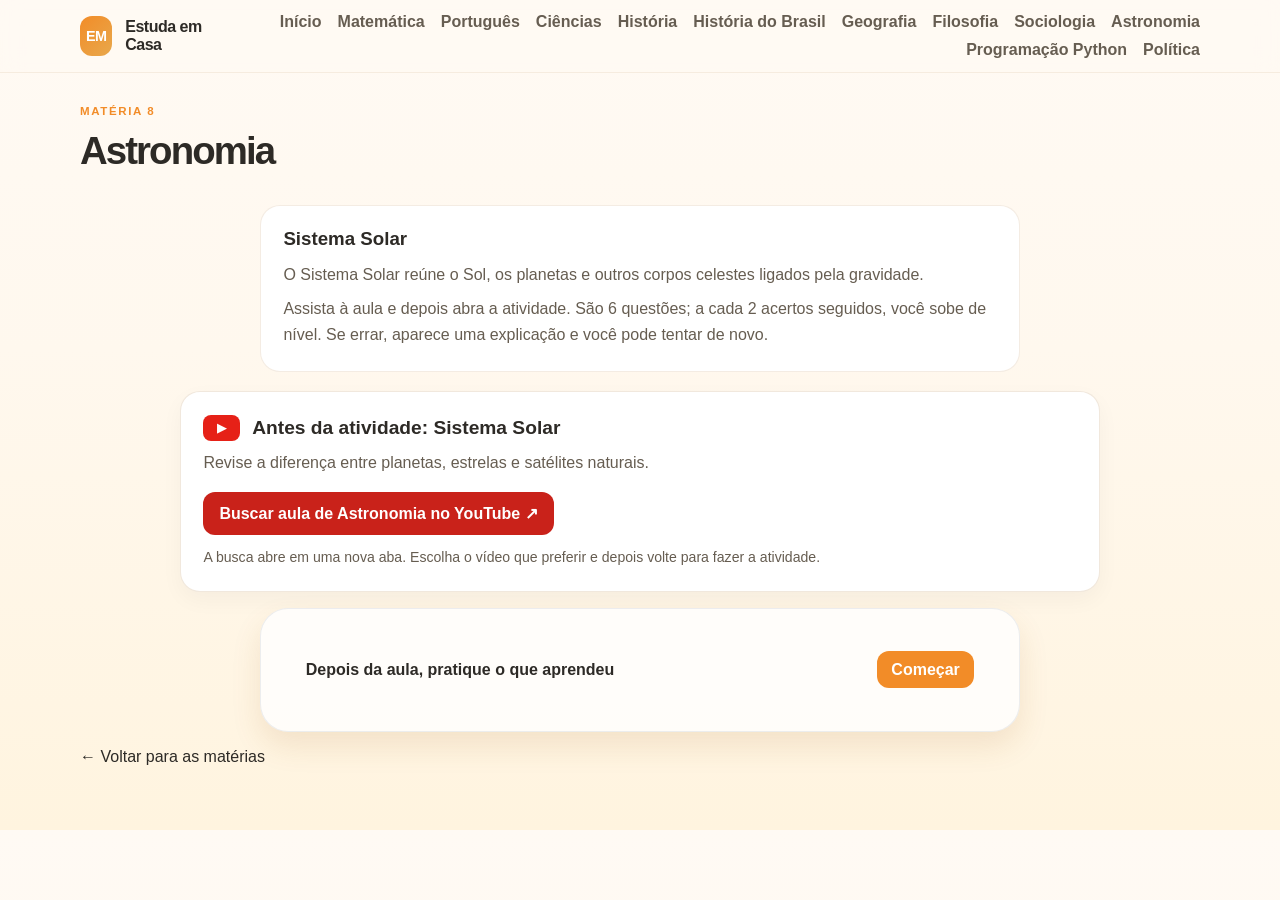
==== astronomia.html @ b350ff7d "Add Brazilian politics and history subjects Co-authored-by: Copilot App <223556219+Copilot@users.nor" ====
<!DOCTYPE html>
<html lang="pt-BR">
  <head>
    <meta charset="UTF-8" />
    <meta name="viewport" content="width=device-width, initial-scale=1.0" />
    <title>Astronomia | Estuda em Casa</title>
    <meta
      http-equiv="Content-Security-Policy"
      content="default-src 'self'; base-uri 'self'; object-src 'none'; form-action 'self'; script-src 'self'; style-src 'self'; img-src 'self' data:; connect-src 'none'"
    />
    <link rel="stylesheet" href="styles.css" />
  </head>
  <body>
    <header class="topbar">
      <div class="container nav">
        <div class="brand">
          <span class="brand-mark">EM</span>
          <span>Estuda em Casa</span>
        </div>
        <nav class="nav-links" aria-label="Menu principal">
          <a href="index.html">Início</a>
          <a href="matematica.html">Matemática</a>
          <a href="portugues.html">Português</a>
          <a href="ciencias.html">Ciências</a>
          <a href="historia.html">História</a>
          <a href="historia-do-brasil.html">História do Brasil</a>
          <a href="geografia.html">Geografia</a>
          <a href="filosofia.html">Filosofia</a>
          <a href="sociologia.html">Sociologia</a>
          <a href="astronomia.html">Astronomia</a>
          <a href="programacao-python.html">Programação Python</a>
          <a href="politica.html">Política</a>
        </nav>
      </div>
    </header>

    <main class="container section">
      <div class="section-heading">
        <p class="eyebrow">Matéria 8</p>
        <h2>Astronomia</h2>
      </div>

      <section class="subject-intro">
        <h3 class="topic-title"></h3>
        <p class="topic-overview"></p>
        <p class="topic-directions"></p>
      </section>

      <section class="lesson-card" aria-labelledby="lesson-title">
        <div class="lesson-heading">
          <span class="youtube-mark" aria-hidden="true">▶</span>
          <h3 class="lesson-title" id="lesson-title"></h3>
        </div>
        <p class="lesson-description"></p>
        <a
          class="lesson-link"
          href="https://www.youtube.com/results?search_query=astronomia+Sistema+Solar+planetas+aula+ensino+m%C3%A9dio"
          target="_blank"
          rel="noopener noreferrer"
        ></a>
        <p class="lesson-note">A busca abre em uma nova aba. Escolha o vídeo que preferir e depois volte para fazer a atividade.</p>
      </section>

      <details class="challenge-panel wide-panel activity-details" data-subject="astronomia" data-correct-message="Isso aí! A Terra é um planeta que orbita o Sol, uma estrela.">
        <summary class="activity-summary">
          <span class="activity-summary-label">Depois da aula, pratique o que aprendeu</span>
          <span class="summary-action">Começar</span>
        </summary>
        <div class="activity-content">
          <p class="activity-instructions"></p>
          <p class="activity-status" aria-live="polite"></p>
          <div class="progress-track" aria-hidden="true"><span class="progress-fill"></span></div>
          <h3 class="question-prompt"></h3>
          <div class="answer-grid single-grid question-options"></div>
          <p class="challenge-result" aria-live="polite"></p>
          <button class="primary-btn quiz-continue" type="button" hidden></button>
        </div>
      </details>
      <a class="back-link" href="index.html#materias">← Voltar para as matérias</a>
    </main>

    <script src="atividade.js" defer></script>
  </body>
</html>
---- styles.css ----
:root {
  --bg: #fffaf2;
  --panel: #ffffff;
  --panel-alt: #fff1d8;
  --primary: #f28c28;
  --primary-dark: #b85d0d;
  --primary-soft: #ffe7c2;
  --accent: #3a9d68;
  --success: #1f8f5f;
  --text: #2d2a26;
  --muted: #665d51;
  --shadow: 0 14px 30px rgba(157, 94, 18, 0.12);
  --radius: 20px;
}

* {
  box-sizing: border-box;
}

html {
  scroll-behavior: smooth;
}

body {
  margin: 0;
  font-family: "Segoe UI", Arial, sans-serif;
  background: linear-gradient(180deg, #fffaf4 0%, #fff8ee 42%, #fff4df 100%);
  color: var(--text);
}

a {
  text-decoration: none;
  color: inherit;
}

button,
input {
  font: inherit;
}

.container {
  width: min(1120px, calc(100% - 2rem));
  margin: 0 auto;
}

.topbar {
  position: sticky;
  top: 0;
  z-index: 10;
  backdrop-filter: blur(10px);
  background: rgba(255, 250, 242, 0.85);
  border-bottom: 1px solid rgba(183, 139, 84, 0.12);
}

.nav {
  display: flex;
  align-items: center;
  justify-content: space-between;
  gap: 1rem;
  min-height: 72px;
}

.brand {
  display: inline-flex;
  align-items: center;
  gap: 0.8rem;
  font-weight: 800;
  letter-spacing: -0.03em;
}

.brand-mark {
  display: inline-grid;
  place-items: center;
  width: 2.5rem;
  height: 2.5rem;
  border-radius: 12px;
  background: linear-gradient(135deg, var(--primary), #e8a84c);
  color: white;
  font-size: 0.9rem;
}

.nav-links {
  display: flex;
  flex-wrap: wrap;
  justify-content: flex-end;
  gap: 0.6rem 1rem;
  color: var(--muted);
  font-weight: 600;
}

.hero {
  display: grid;
  grid-template-columns: 1.4fr 0.8fr;
  gap: 2rem;
  align-items: center;
  padding: 4rem 0 3rem;
}

.eyebrow {
  margin: 0 0 0.75rem;
  color: var(--primary);
  text-transform: uppercase;
  letter-spacing: 0.14em;
  font-size: 0.72rem;
  font-weight: 800;
}

.hero-copy h1 {
  margin: 0;
  font-size: clamp(2.3rem, 4vw, 4.1rem);
  line-height: 1.02;
  letter-spacing: -0.06em;
}

.lead {
  max-width: 560px;
  margin: 1.25rem 0 0;
  color: var(--muted);
  font-size: 1.08rem;
  line-height: 1.7;
}

.hero-actions {
  margin-top: 2rem;
  display: flex;
  flex-wrap: wrap;
  gap: 1rem;
}

.primary-btn,
.ghost-btn,
.answer-btn {
  border: none;
  border-radius: 14px;
  padding: 0.9rem 1.3rem;
  font-weight: 700;
  cursor: pointer;
  transition: transform 0.2s ease, box-shadow 0.2s ease;
}

.primary-btn {
  background: linear-gradient(135deg, var(--primary), #ec9b3d);
  color: white;
  box-shadow: var(--shadow);
}

.ghost-btn {
  background: white;
  color: var(--text);
  border: 1px solid rgba(148, 163, 184, 0.2);
}

.primary-btn:hover,
.ghost-btn:hover,
.answer-btn:not(:disabled):hover {
  transform: translateY(-1px);
}

.hero-card {
  background: linear-gradient(160deg, #1f6f4a 0%, #2fb377 100%);
  color: white;
  border-radius: 28px;
  padding: 2rem 1.5rem;
  box-shadow: 0 18px 40px rgba(31, 111, 74, 0.2);
}

.score-pill {
  display: inline-flex;
  background: rgba(255, 255, 255, 0.12);
  border: 1px solid rgba(255, 255, 255, 0.2);
  border-radius: 999px;
  padding: 0.4rem 0.8rem;
  font-size: 0.78rem;
  font-weight: 700;
  letter-spacing: 0.04em;
  text-transform: uppercase;
}

.score-value {
  margin-top: 1rem;
  font-size: clamp(2.5rem, 4vw, 4rem);
  font-weight: 800;
  letter-spacing: -0.06em;
}

.hero-card ul {
  margin: 1.5rem 0 0;
  padding: 0;
  list-style: none;
  display: grid;
  gap: 0.85rem;
  color: rgba(255, 255, 255, 0.82);
}

.section {
  padding: 2rem 0 4rem;
}

.section-heading {
  margin-bottom: 2rem;
}

.section-heading h2 {
  margin: 0;
  font-size: clamp(1.8rem, 3vw, 2.7rem);
  letter-spacing: -0.05em;
}

.section-intro {
  max-width: 680px;
  margin: 0.8rem 0 0;
  color: var(--muted);
  line-height: 1.65;
}

.left {
  margin-bottom: 1.5rem;
}

.subject-grid {
  display: grid;
  grid-template-columns: repeat(4, minmax(0, 1fr));
  gap: 1.2rem;
}

.subject-card {
  display: flex;
  flex-direction: column;
  align-items: flex-start;
  background: var(--panel);
  border: 1px solid rgba(148, 163, 184, 0.18);
  border-radius: var(--radius);
  padding: 1.4rem;
  box-shadow: 0 8px 22px rgba(15, 23, 42, 0.04);
  transition: transform 0.2s ease, box-shadow 0.2s ease;
}

a.subject-card:hover {
  transform: translateY(-3px);
  box-shadow: var(--shadow);
}

.subject-grid-home {
  grid-template-columns: repeat(3, minmax(0, 1fr));
}

.subject-tag {
  display: inline-block;
  background: var(--primary-soft);
  color: var(--primary-dark);
  padding: 0.42rem 0.7rem;
  border-radius: 999px;
  font-size: 0.75rem;
  font-weight: 700;
}

.subject-card h3 {
  margin: 1rem 0 0.5rem;
  font-size: 1.25rem;
}

.subject-card p {
  margin: 0;
  color: var(--muted);
  line-height: 1.6;
}

.card-link {
  margin-top: 1rem;
  color: var(--primary-dark);
  font-weight: 700;
}

.welcome-card h2 {
  margin: 1.25rem 0 0.5rem;
  font-size: 1.6rem;
  letter-spacing: -0.04em;
}

.welcome-card p {
  margin: 0;
  color: rgba(255, 255, 255, 0.88);
  line-height: 1.65;
}

.subject-intro {
  max-width: 760px;
  margin: 0 auto 1.2rem;
  padding: 1.4rem;
  background: white;
  border: 1px solid rgba(183, 139, 84, 0.16);
  border-radius: var(--radius);
}

.subject-intro h3 {
  margin: 0 0 0.7rem;
}

.subject-intro p {
  margin: 0;
  color: var(--muted);
  line-height: 1.65;
}

.subject-intro p + p {
  margin-top: 0.5rem;
}

.lesson-card {
  max-width: 920px;
  margin: 0 auto 1rem;
  padding: 1.4rem;
  background: #fff;
  border: 1px solid rgba(183, 139, 84, 0.2);
  border-radius: var(--radius);
  box-shadow: 0 8px 22px rgba(15, 23, 42, 0.04);
}

.lesson-heading {
  display: flex;
  align-items: center;
  gap: 0.75rem;
  margin-bottom: 0.55rem;
}

.youtube-mark {
  display: inline-grid;
  flex: 0 0 auto;
  place-items: center;
  width: 2.3rem;
  height: 1.65rem;
  border-radius: 0.5rem;
  background: #e62117;
  color: white;
  font-size: 0.75rem;
  font-weight: 800;
}

.lesson-card h3 {
  margin: 0;
  font-size: 1.2rem;
}

.lesson-card p {
  margin: 0;
  color: var(--muted);
  line-height: 1.6;
}

.lesson-link {
  display: inline-flex;
  margin-top: 1rem;
  padding: 0.75rem 1rem;
  border-radius: 12px;
  color: white;
  background: #c9221a;
  font-weight: 700;
}

.lesson-link:hover {
  background: #a91c16;
}

.lesson-note {
  margin-top: 0.7rem !important;
  font-size: 0.88rem;
}

.activity-details {
  padding: 0;
  overflow: hidden;
}

.activity-summary {
  display: flex;
  align-items: center;
  justify-content: space-between;
  gap: 1rem;
  padding: 1.25rem 1.4rem;
  cursor: pointer;
  list-style: none;
  font-weight: 700;
}

.activity-summary::-webkit-details-marker {
  display: none;
}

.summary-action {
  flex: 0 0 auto;
  padding: 0.6rem 0.9rem;
  border-radius: 12px;
  color: white;
  background: var(--primary);
}

.activity-content {
  padding: 0 1.4rem 1.4rem;
  border-top: 1px solid rgba(183, 139, 84, 0.16);
}

.activity-instructions,
.activity-status {
  margin: 1rem 0 0;
  color: var(--muted);
  line-height: 1.6;
}

.progress-track {
  height: 0.65rem;
  margin-top: 0.8rem;
  overflow: hidden;
  border-radius: 999px;
  background: var(--primary-soft);
}

.progress-fill {
  display: block;
  width: 0;
  height: 100%;
  border-radius: inherit;
  background: var(--accent);
  transition: width 0.25s ease;
}

.question-prompt {
  white-space: pre-line;
  line-height: 1.6;
}

.quiz-continue {
  margin-top: 0.9rem;
}

.answer-btn:disabled {
  cursor: default;
}

.activity-content h3 {
  margin: 1.2rem 0 0.4rem;
}

.how-to-section {
  padding-top: 1rem;
}

.steps-grid {
  display: grid;
  grid-template-columns: repeat(3, minmax(0, 1fr));
  gap: 1rem;
}

.step-card {
  display: flex;
  align-items: flex-start;
  gap: 0.9rem;
  padding: 1.2rem;
  background: white;
  border: 1px solid rgba(183, 139, 84, 0.16);
  border-radius: var(--radius);
}

.step-number {
  display: grid;
  flex: 0 0 auto;
  place-items: center;
  width: 2.2rem;
  height: 2.2rem;
  border-radius: 50%;
  color: white;
  background: var(--primary);
  font-weight: 800;
}

.step-card h3 {
  margin: 0 0 0.4rem;
}

.step-card p,
.privacy-note {
  margin: 0;
  color: var(--muted);
  line-height: 1.6;
}

.privacy-note {
  margin-top: 1rem;
  text-align: center;
}

.math {
  background: linear-gradient(180deg, rgba(59, 130, 246, 0.06), rgba(255, 255, 255, 1));
}

.language {
  background: linear-gradient(180deg, rgba(236, 72, 153, 0.06), rgba(255, 255, 255, 1));
}

.science {
  background: linear-gradient(180deg, rgba(16, 185, 129, 0.06), rgba(255, 255, 255, 1));
}

.history {
  background: linear-gradient(180deg, rgba(245, 158, 11, 0.06), rgba(255, 255, 255, 1));
}

.politics {
  background: linear-gradient(160deg, rgba(31, 111, 74, 0.13), rgba(255, 255, 255, 1) 76%);
}

.brazil-history {
  background: linear-gradient(160deg, rgba(232, 168, 76, 0.2), rgba(255, 255, 255, 1) 76%);
}

.culture-note {
  max-width: 760px;
  margin: 0 auto 1.2rem;
  padding: 1rem 1.2rem;
  border-left: 4px solid var(--accent);
  border-radius: 0 14px 14px 0;
  background: rgba(255, 255, 255, 0.8);
  color: var(--muted);
  line-height: 1.65;
}

.subject-brazilian-politics .culture-note {
  border-left-color: #1f6f4a;
}

.subject-brazilian-history .culture-note {
  border-left-color: #d99125;
}

.challenge-layout {
  display: grid;
  grid-template-columns: 1.15fr 0.85fr;
  gap: 1.4rem;
}

.challenge-panel,
.quiz-panel {
  background: rgba(255, 255, 255, 0.8);
  border: 1px solid rgba(148, 163, 184, 0.18);
  border-radius: 28px;
  padding: 1.4rem;
  box-shadow: var(--shadow);
}

.challenge-box {
  background: var(--panel-alt);
  border-radius: 20px;
  padding: 1.3rem;
}

.challenge-text {
  margin: 0;
  font-size: 1.18rem;
  line-height: 1.7;
  min-height: 90px;
}

.answer-grid {
  display: grid;
  grid-template-columns: repeat(2, minmax(0, 1fr));
  gap: 0.8rem;
  margin-top: 1.1rem;
}

.answer-btn {
  background: white;
  border: 1px solid rgba(148, 163, 184, 0.2);
  color: var(--text);
  font-weight: 700;
}

.single-grid {
  grid-template-columns: repeat(2, minmax(0, 1fr));
}

.wide-panel {
  max-width: 760px;
  margin: 0 auto;
}

.back-link {
  display: inline-flex;
  margin-top: 1rem;
}

.answer-btn.correct {
  background: rgba(22, 163, 74, 0.12);
  color: var(--success);
  border-color: rgba(22, 163, 74, 0.35);
}

.answer-btn.wrong {
  background: rgba(239, 68, 68, 0.1);
  color: #b91c1c;
  border-color: rgba(239, 68, 68, 0.2);
}

.challenge-result,
.quiz-result {
  min-height: 24px;
  margin-top: 1rem;
  font-weight: 700;
}

.quiz-form {
  display: grid;
  gap: 1rem;
}

.quiz-item {
  background: #f8faff;
  border: 1px solid rgba(148, 163, 184, 0.16);
  border-radius: 18px;
  padding: 1rem;
}

.quiz-item p {
  margin: 0 0 0.7rem;
  font-weight: 700;
}

.quiz-item label {
  display: flex;
  align-items: center;
  gap: 0.5rem;
  color: var(--muted);
  margin-top: 0.5rem;
}

.submit-btn {
  width: fit-content;
  margin-top: 0.5rem;
}

.planner-grid {
  display: grid;
  grid-template-columns: repeat(3, minmax(0, 1fr));
  gap: 1rem;
}

.planner-item {
  display: flex;
  align-items: flex-start;
  gap: 0.9rem;
  background: white;
  border-radius: 20px;
  border: 1px solid rgba(148, 163, 184, 0.18);
  padding: 1rem;
}

.check {
  display: grid;
  place-items: center;
  width: 2.2rem;
  height: 2.2rem;
  border-radius: 10px;
  font-weight: 800;
  background: #eef2ff;
  color: var(--primary);
}

.planner-item.done .check {
  background: rgba(22, 163, 74, 0.12);
  color: var(--success);
}

.planner-item.active .check {
  background: rgba(245, 158, 11, 0.12);
  color: #b45309;
}

.planner-item h3 {
  margin: 0 0 0.4rem;
  font-size: 1.05rem;
}

.planner-item p {
  margin: 0;
  color: var(--muted);
  line-height: 1.5;
}

.footer {
  padding: 1.5rem 0 3rem;
}

.footer-inner {
  display: flex;
  justify-content: space-between;
  gap: 1rem;
  border-top: 1px solid rgba(148, 163, 184, 0.2);
  padding-top: 1.5rem;
  color: var(--muted);
}

@media (max-width: 900px) {
  .hero,
  .challenge-layout,
  .subject-grid,
  .subject-grid-home,
  .steps-grid,
  .planner-grid {
    grid-template-columns: 1fr;
  }

  .nav {
    flex-direction: column;
    justify-content: center;
    padding: 1rem 0;
    gap: 0.75rem;
  }

  .nav-links {
    flex-wrap: wrap;
    justify-content: center;
  }

  .footer-inner {
    flex-direction: column;
    align-items: center;
    text-align: center;
  }
}
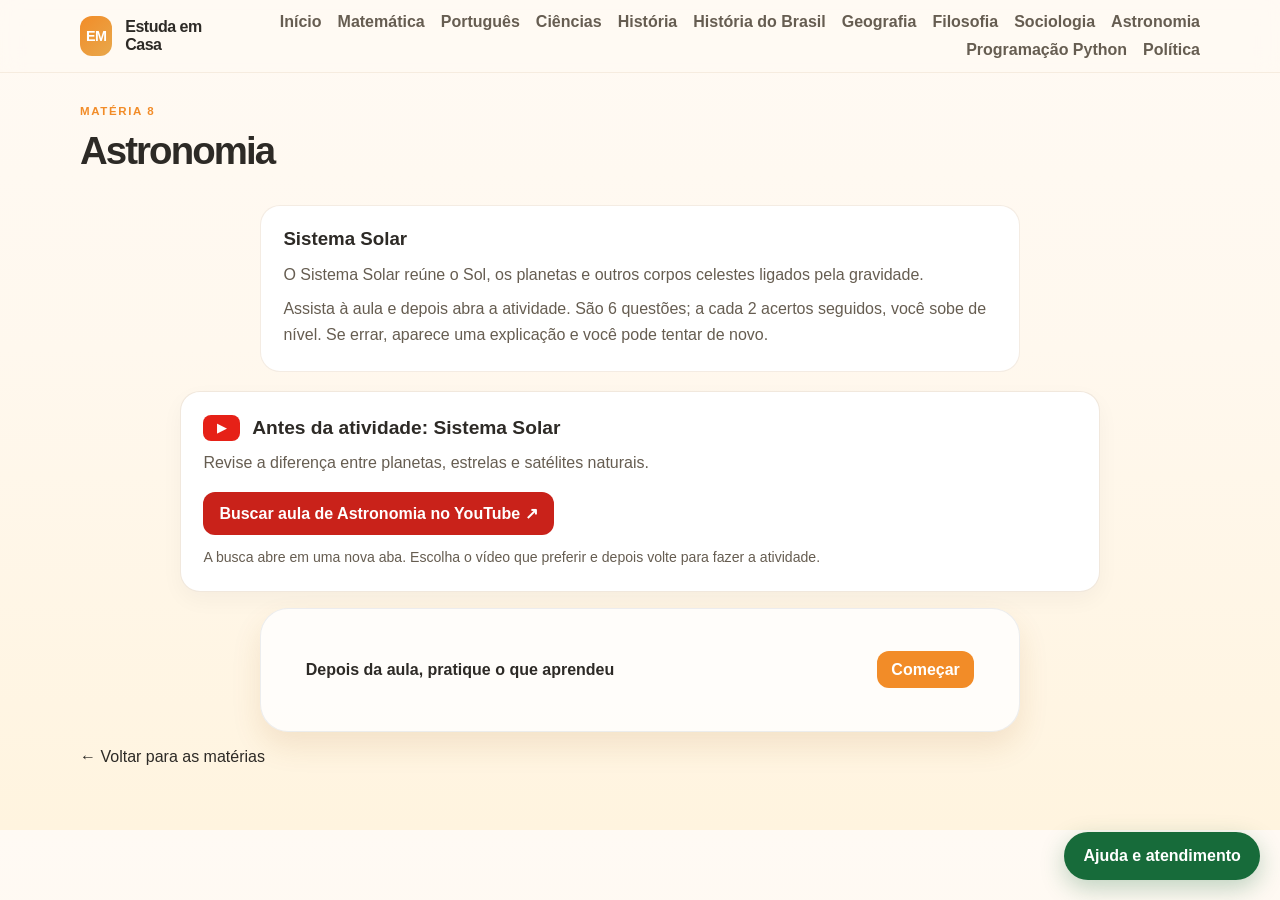
==== commit 4eb3d7eb: "Add WhatsApp help widget across study site Co-authored-by: Copilot App <223556219+Copilot@users.nore" ====
--- a/astronomia.html
+++ b/astronomia.html
@@ -80,5 +80,6 @@
     </main>
 
     <script src="atividade.js" defer></script>
+    <script src="support-chat.js" defer></script>
   </body>
 </html>
--- a/styles.css
+++ b/styles.css
@@ -697,6 +697,98 @@
   color: var(--muted);
 }
 
+.support-widget {
+  position: fixed;
+  right: 1.25rem;
+  bottom: 1.25rem;
+  z-index: 30;
+}
+
+.support-chat {
+  display: flex;
+  flex-direction: column-reverse;
+  align-items: flex-end;
+  gap: 0.75rem;
+}
+
+.support-chat-toggle {
+  display: inline-flex;
+  align-items: center;
+  justify-content: center;
+  min-height: 3rem;
+  padding: 0.85rem 1.2rem;
+  border: 0;
+  border-radius: 999px;
+  background: #176b3a;
+  box-shadow: 0 8px 24px rgba(23, 107, 58, 0.28);
+  color: white;
+  cursor: pointer;
+  font-weight: 700;
+  list-style: none;
+}
+
+.support-chat-toggle::-webkit-details-marker {
+  display: none;
+}
+
+.support-chat-toggle::marker {
+  content: "";
+}
+
+.support-chat-toggle:hover {
+  background: #105a2f;
+}
+
+.support-chat-toggle:focus-visible,
+.support-chat-link:focus-visible {
+  outline: 3px solid #f28c28;
+  outline-offset: 3px;
+}
+
+.support-chat-panel {
+  display: grid;
+  gap: 0.75rem;
+  width: min(22rem, calc(100vw - 2rem));
+  max-height: min(60vh, 24rem);
+  overflow-y: auto;
+  padding: 1.25rem;
+  border: 1px solid rgba(183, 139, 84, 0.2);
+  border-radius: 18px;
+  background: white;
+  box-shadow: 0 14px 36px rgba(45, 42, 38, 0.18);
+}
+
+.support-chat-title {
+  margin: 0;
+  font-size: 1.15rem;
+}
+
+.support-chat-description,
+.support-chat-note {
+  margin: 0;
+  color: var(--muted);
+  line-height: 1.55;
+}
+
+.support-chat-link {
+  display: inline-flex;
+  justify-content: center;
+  padding: 0.8rem 1rem;
+  border-radius: 12px;
+  background: #176b3a;
+  color: white;
+  font-weight: 700;
+  text-align: center;
+}
+
+.support-chat-link:hover {
+  background: #105a2f;
+}
+
+.support-chat-note {
+  font-size: 0.82rem;
+}
+
 @media (max-width: 900px) {
   .hero,
   .challenge-layout,
@@ -725,3 +817,14 @@
     text-align: center;
   }
 }
+
+@media (max-width: 480px) {
+  .support-widget {
+    right: 0.75rem;
+    bottom: 0.75rem;
+  }
+
+  .support-chat-panel {
+    width: min(22rem, calc(100vw - 1.5rem));
+  }
+}
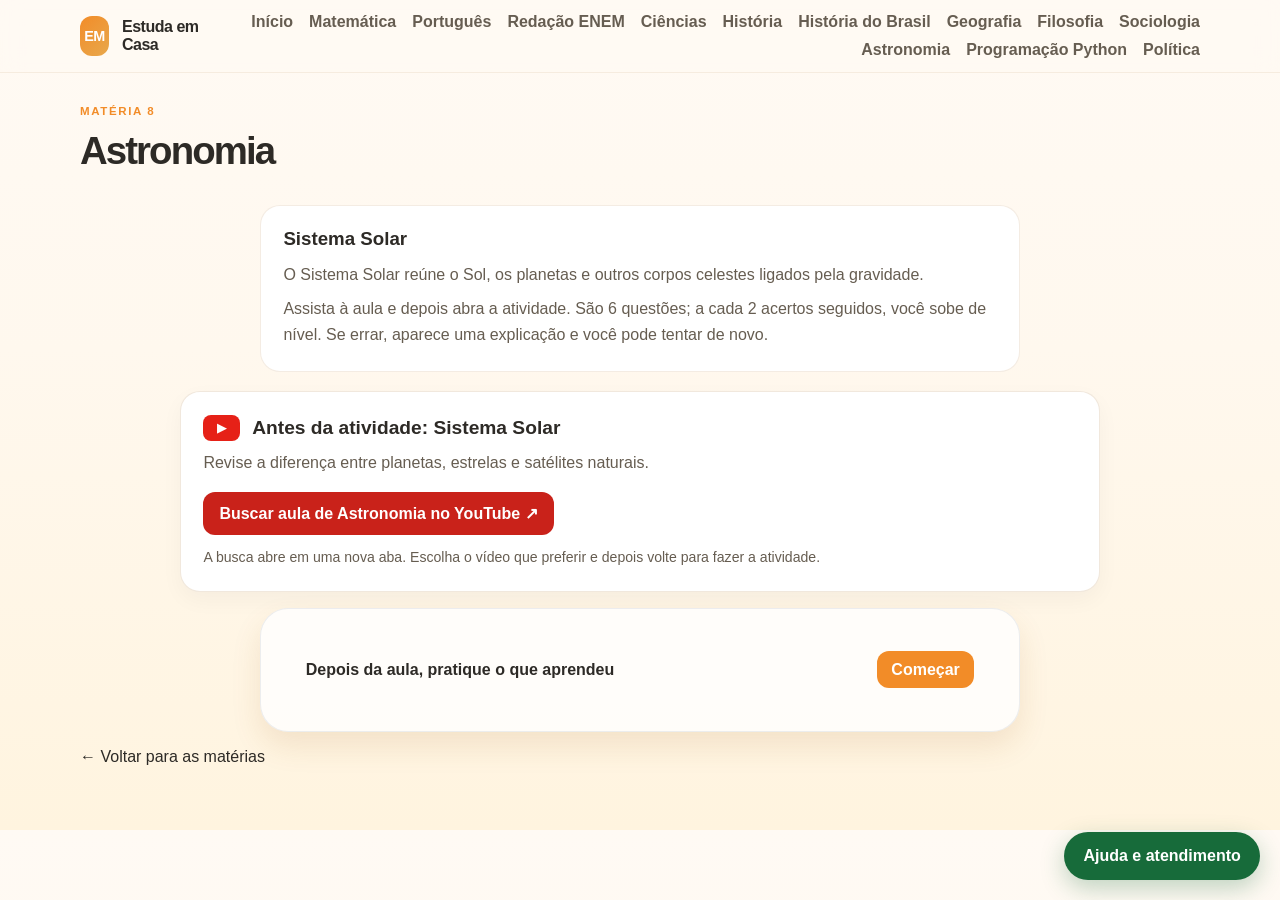
==== commit 52faa578: "Add ENEM essay writing subject Co-authored-by: Copilot App <223556219+Copilot@users.noreply.github.c" ====
--- a/astronomia.html
+++ b/astronomia.html
@@ -21,6 +21,7 @@
           <a href="index.html">Início</a>
           <a href="matematica.html">Matemática</a>
           <a href="portugues.html">Português</a>
+          <a href="redacao-enem.html">Redação ENEM</a>
           <a href="ciencias.html">Ciências</a>
           <a href="historia.html">História</a>
           <a href="historia-do-brasil.html">História do Brasil</a>
--- a/styles.css
+++ b/styles.css
@@ -512,6 +512,10 @@
   background: linear-gradient(160deg, rgba(232, 168, 76, 0.2), rgba(255, 255, 255, 1) 76%);
 }
 
+.essay-card {
+  background: linear-gradient(160deg, rgba(123, 157, 88, 0.2), rgba(255, 255, 255, 1) 76%);
+}
+
 .culture-note {
   max-width: 760px;
   margin: 0 auto 1.2rem;
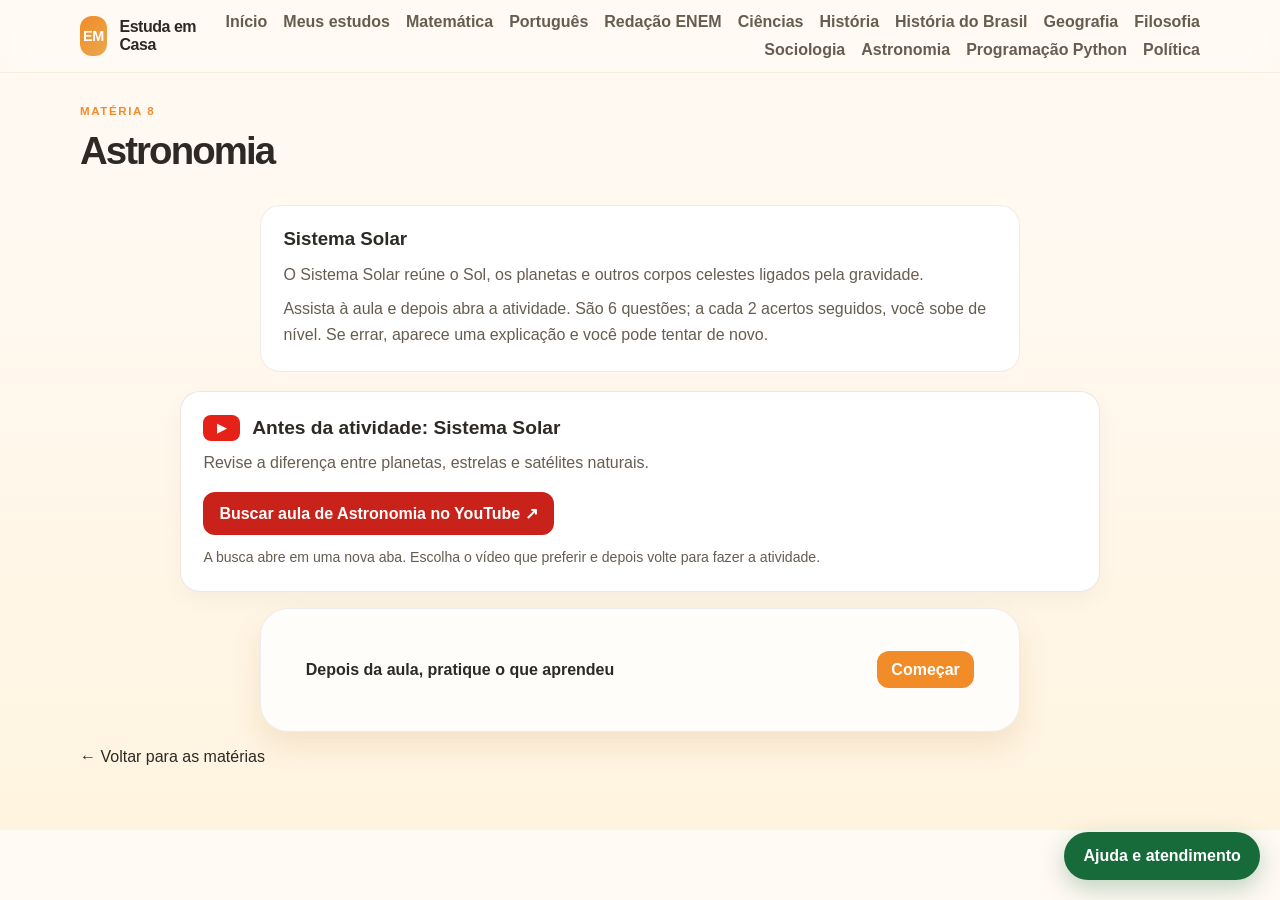
==== commit 55b2db34: "Add study tools and subject page themes Co-authored-by: Copilot App <223556219+Copilot@users.noreply" ====
--- a/astronomia.html
+++ b/astronomia.html
@@ -19,6 +19,7 @@
         </div>
         <nav class="nav-links" aria-label="Menu principal">
           <a href="index.html">Início</a>
+          <a href="meus-estudos.html">Meus estudos</a>
           <a href="matematica.html">Matemática</a>
           <a href="portugues.html">Português</a>
           <a href="redacao-enem.html">Redação ENEM</a>
@@ -81,6 +82,7 @@
     </main>
 
     <script src="atividade.js" defer></script>
+    <script src="estudos.js" defer></script>
     <script src="support-chat.js" defer></script>
   </body>
 </html>
--- a/styles.css
+++ b/styles.css
@@ -822,6 +822,439 @@
   }
 }
 
+.study-hub > .section-heading h1 {
+  margin: 0;
+  font-size: clamp(1.8rem, 3vw, 2.7rem);
+  letter-spacing: -0.05em;
+}
+
+.study-dashboard,
+.study-section-card {
+  margin: 0 0 1.25rem;
+  padding: clamp(1.15rem, 3vw, 1.6rem);
+  border: 1px solid rgba(183, 139, 84, 0.18);
+  border-radius: var(--radius);
+  background: var(--panel);
+  box-shadow: 0 8px 22px rgba(15, 23, 42, 0.04);
+}
+
+.study-section-heading,
+.resource-heading,
+.resource-actions,
+.goal-controls,
+.tool-actions {
+  display: flex;
+  align-items: center;
+  justify-content: space-between;
+  gap: 0.75rem;
+}
+
+.study-section-heading h2,
+.study-section-card > h2 {
+  margin: 0;
+}
+
+.study-section-card > p:not(.eyebrow) {
+  line-height: 1.6;
+}
+
+.study-stats,
+.study-tools-grid {
+  display: grid;
+  grid-template-columns: repeat(4, minmax(0, 1fr));
+  gap: 0.85rem;
+  margin-top: 1rem;
+}
+
+.study-stat,
+.study-tool-card,
+.resource-card,
+.subject-progress-item,
+.mistake-entry {
+  min-width: 0;
+  padding: 1rem;
+  border: 1px solid rgba(148, 163, 184, 0.2);
+  border-radius: 16px;
+  background: var(--panel);
+}
+
+.study-stat {
+  display: grid;
+  gap: 0.3rem;
+  color: var(--muted);
+  line-height: 1.4;
+}
+
+.study-stat-value {
+  color: var(--text);
+  font-size: 1.3rem;
+  font-weight: 800;
+}
+
+.study-label,
+.catalog-filters label {
+  display: grid;
+  gap: 0.45rem;
+  color: var(--text);
+  font-weight: 700;
+}
+
+.study-dashboard > .study-label {
+  margin-top: 1rem;
+}
+
+.goal-controls {
+  justify-content: flex-start;
+  flex-wrap: wrap;
+  margin-top: 0.55rem;
+}
+
+.study-hub input,
+.study-hub select,
+.study-hub textarea {
+  width: 100%;
+  min-height: 2.8rem;
+  padding: 0.65rem 0.75rem;
+  border: 1px solid rgba(102, 93, 81, 0.34);
+  border-radius: 10px;
+  background: var(--panel);
+  color: var(--text);
+}
+
+.goal-controls input {
+  width: 8rem;
+}
+
+.study-hub input:focus-visible,
+.study-hub select:focus-visible,
+.study-hub textarea:focus-visible,
+.study-hub button:focus-visible,
+.study-hub a:focus-visible {
+  outline: 3px solid var(--accent);
+  outline-offset: 2px;
+}
+
+.study-progress-track {
+  height: 0.65rem;
+  margin-top: 0.6rem;
+  overflow: hidden;
+  border-radius: 99px;
+  background: var(--primary-soft);
+}
+
+.study-progress-fill {
+  display: block;
+  height: 100%;
+  border-radius: inherit;
+  background: var(--accent);
+  transition: width 0.2s ease;
+}
+
+.study-feedback,
+.tool-helper,
+.resource-subject,
+.catalog-result-count,
+.goal-progress-label {
+  color: var(--muted);
+  line-height: 1.5;
+}
+
+.achievement-row {
+  display: flex;
+  flex-wrap: wrap;
+  gap: 0.5rem;
+  margin-top: 0.8rem;
+}
+
+.achievement-badge,
+.resource-format-tag {
+  display: inline-flex;
+  padding: 0.35rem 0.65rem;
+  border-radius: 99px;
+  background: var(--panel-alt);
+  color: var(--muted);
+  font-size: 0.85rem;
+  font-weight: 700;
+}
+
+.achievement-badge.is-unlocked {
+  background: #e4f3e7;
+  color: #25633e;
+}
+
+.catalog-filters {
+  display: grid;
+  grid-template-columns: repeat(4, minmax(0, 1fr));
+  gap: 0.8rem;
+  margin-top: 1rem;
+}
+
+.catalog-results {
+  display: grid;
+  grid-template-columns: repeat(2, minmax(0, 1fr));
+  gap: 0.85rem;
+}
+
+.resource-card h3,
+.study-tool-card h3,
+.subject-progress-item h3,
+.mistake-entry h4 {
+  margin: 0;
+  color: var(--text);
+  font-size: 1.05rem;
+}
+
+.resource-card p,
+.study-tool-card p,
+.mistake-entry p {
+  line-height: 1.6;
+}
+
+.resource-actions {
+  justify-content: flex-start;
+  flex-wrap: wrap;
+  margin-top: 0.85rem;
+}
+
+.resource-open {
+  display: inline-flex;
+  padding: 0.7rem 0.9rem;
+  border-radius: 10px;
+  background: var(--primary);
+  color: white;
+  font-weight: 700;
+}
+
+.mini-infographic {
+  display: grid;
+  gap: 0.5rem;
+  padding-left: 1.3rem;
+  color: var(--muted);
+  line-height: 1.5;
+}
+
+.subject-progress-list {
+  display: grid;
+  grid-template-columns: repeat(2, minmax(0, 1fr));
+  gap: 0.7rem;
+  margin-top: 1rem;
+}
+
+.subject-progress-item .resource-heading h3 {
+  font-size: 0.98rem;
+}
+
+.study-tools-grid {
+  grid-template-columns: repeat(3, minmax(0, 1fr));
+}
+
+.study-tool-card {
+  display: flex;
+  flex-direction: column;
+  align-items: flex-start;
+  gap: 0.65rem;
+}
+
+.study-tool-card > button {
+  margin-top: auto;
+}
+
+.pomodoro-display {
+  color: var(--text);
+  font-size: 2.2rem;
+  font-variant-numeric: tabular-nums;
+  font-weight: 800;
+}
+
+.planner-list {
+  display: grid;
+  width: 100%;
+  gap: 0.55rem;
+  padding-left: 1.2rem;
+}
+
+.planner-list li {
+  padding-left: 0.2rem;
+  line-height: 1.5;
+}
+
+.planner-list li .ghost-btn {
+  padding: 0.4rem 0.6rem;
+  margin-left: 0.3rem;
+}
+
+.flashcard-prompt,
+.flashcard-answer {
+  padding: 0.9rem;
+  border-radius: 12px;
+  background: var(--panel-alt);
+  color: var(--text);
+  line-height: 1.6;
+}
+
+.empty-state {
+  padding: 1rem;
+  border-radius: 12px;
+  background: var(--panel-alt);
+  color: var(--muted);
+}
+
+.mistake-entry + .mistake-entry {
+  margin-top: 0.7rem;
+}
+
+.print-sheet {
+  display: none;
+}
+
+:root[data-theme="dark"] {
+  color-scheme: dark;
+  --bg: #181c19;
+  --panel: #242a25;
+  --panel-alt: #30392f;
+  --primary: #bd7937;
+  --primary-dark: #e5a663;
+  --primary-soft: #473724;
+  --accent: #78b48a;
+  --success: #7cc39b;
+  --text: #f1eee6;
+  --muted: #c5c1b6;
+  --shadow: 0 14px 30px rgba(0, 0, 0, 0.3);
+}
+
+:root[data-theme="dark"] body:not(.redacao-page) {
+  background: linear-gradient(180deg, #1c211d 0%, #20251f 45%, #24291f 100%);
+}
+
+:root[data-theme="dark"] body:not(.redacao-page) .topbar {
+  background: rgba(29, 34, 30, 0.94);
+  border-bottom-color: rgba(213, 211, 190, 0.15);
+}
+
+:root[data-theme="dark"] body:not(.redacao-page) .subject-card,
+:root[data-theme="dark"] body:not(.redacao-page) .subject-intro,
+:root[data-theme="dark"] body:not(.redacao-page) .lesson-card,
+:root[data-theme="dark"] body:not(.redacao-page) .challenge-panel,
+:root[data-theme="dark"] body:not(.redacao-page) .step-card,
+:root[data-theme="dark"] body:not(.redacao-page) .study-dashboard,
+:root[data-theme="dark"] body:not(.redacao-page) .study-section-card,
+:root[data-theme="dark"] body:not(.redacao-page) .study-stat,
+:root[data-theme="dark"] body:not(.redacao-page) .study-tool-card,
+:root[data-theme="dark"] body:not(.redacao-page) .resource-card,
+:root[data-theme="dark"] body:not(.redacao-page) .subject-progress-item,
+:root[data-theme="dark"] body:not(.redacao-page) .mistake-entry,
+:root[data-theme="dark"] body:not(.redacao-page) .answer-btn,
+:root[data-theme="dark"] body:not(.redacao-page) .ghost-btn {
+  background-color: var(--panel);
+  border-color: rgba(213, 211, 190, 0.18);
+  color: var(--text);
+}
+
+:root[data-theme="dark"] body:not(.redacao-page) .hero-card {
+  background: linear-gradient(160deg, #214c37 0%, #287950 100%);
+}
+
+:root[data-theme="dark"] body:not(.redacao-page) .nav-links,
+:root[data-theme="dark"] body:not(.redacao-page) .subject-intro p,
+:root[data-theme="dark"] body:not(.redacao-page) .lesson-card p,
+:root[data-theme="dark"] body:not(.redacao-page) .study-stat,
+:root[data-theme="dark"] body:not(.redacao-page) .study-section-card p,
+:root[data-theme="dark"] body:not(.redacao-page) .footer-inner {
+  color: var(--muted);
+}
+
+@media (max-width: 900px) {
+  .study-stats {
+    grid-template-columns: repeat(2, minmax(0, 1fr));
+  }
+
+  .catalog-filters,
+  .study-tools-grid {
+    grid-template-columns: repeat(2, minmax(0, 1fr));
+  }
+}
+
+@media (max-width: 600px) {
+  .study-section-heading,
+  .resource-heading,
+  .resource-actions {
+    align-items: flex-start;
+  }
+
+  .study-section-heading {
+    flex-direction: column;
+  }
+
+  .catalog-filters,
+  .catalog-results,
+  .study-tools-grid,
+  .subject-progress-list {
+    grid-template-columns: 1fr;
+  }
+
+  .goal-controls {
+    align-items: flex-start;
+    flex-direction: column;
+  }
+}
+
+.catalog-show-more {
+  grid-column: 1 / -1;
+  justify-self: center;
+}
+
+.study-hub .ghost-btn:hover,
+.study-hub .primary-btn:hover,
+.resource-open:hover {
+  filter: brightness(0.96);
+}
+
+:root[data-theme="dark"] body:not(.redacao-page) .study-hub .resource-card,
+:root[data-theme="dark"] body:not(.redacao-page) .study-hub .resource-card p,
+:root[data-theme="dark"] body:not(.redacao-page) .study-hub .study-tool-card p,
+:root[data-theme="dark"] body:not(.redacao-page) .study-hub .planner-list,
+:root[data-theme="dark"] body:not(.redacao-page) .study-hub .resource-format-tag {
+  color: var(--muted);
+}
+
+:root[data-theme="dark"] body:not(.redacao-page) .study-hub .achievement-badge.is-unlocked {
+  background: #284934;
+  color: #c2e8cb;
+}
+
+:root[data-theme="dark"] body:not(.redacao-page) .study-hub .flashcard-prompt,
+:root[data-theme="dark"] body:not(.redacao-page) .study-hub .flashcard-answer,
+:root[data-theme="dark"] body:not(.redacao-page) .study-hub .empty-state {
+  background: var(--panel-alt);
+  color: var(--text);
+}
+
+@media (prefers-reduced-motion: reduce) {
+  html {
+    scroll-behavior: auto;
+  }
+
+  *,
+  *::before,
+  *::after {
+    scroll-behavior: auto !important;
+    transition-duration: 0.01ms !important;
+  }
+}
+
+@media print {
+  body > * {
+    display: none !important;
+  }
+
+  body > .print-sheet {
+    display: block !important;
+    padding: 1cm;
+    color: #000;
+    font: 12pt/1.6 Georgia, serif;
+  }
+}
+
 @media (max-width: 480px) {
   .support-widget {
     right: 0.75rem;
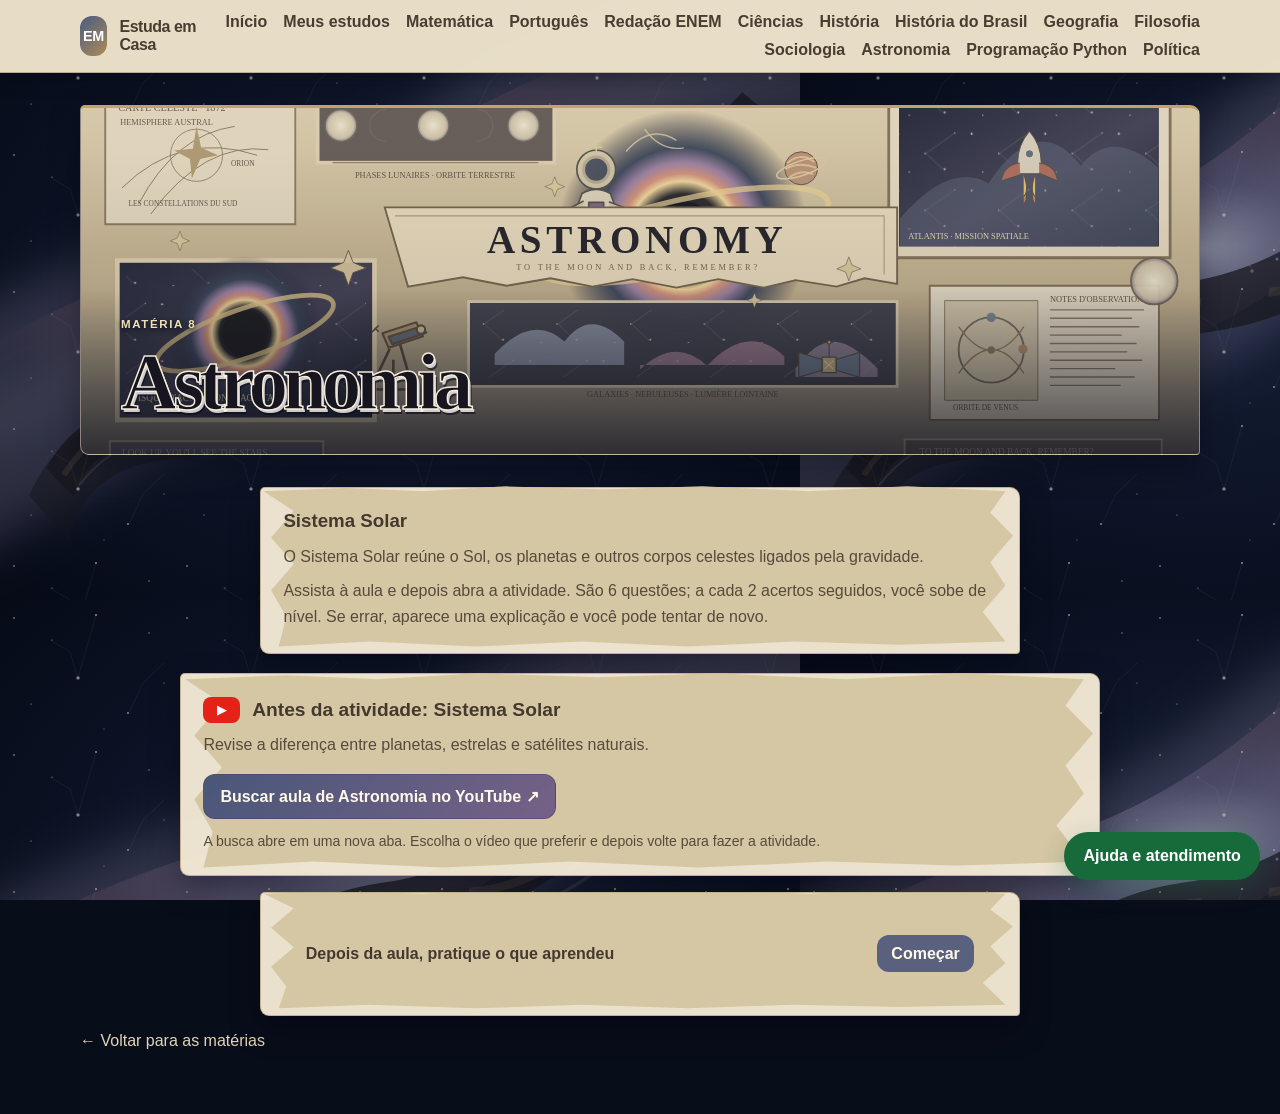
==== commit 820bf99e: "Add subject themes and prepare GitHub Pages Co-authored-by: Copilot App <223556219+Copilot@users.nor" ====
--- a/astronomia.html
+++ b/astronomia.html
@@ -9,8 +9,9 @@
       content="default-src 'self'; base-uri 'self'; object-src 'none'; form-action 'self'; script-src 'self'; style-src 'self'; img-src 'self' data:; connect-src 'none'"
     />
     <link rel="stylesheet" href="styles.css" />
+    <link rel="stylesheet" href="astronomia.css" />
   </head>
-  <body>
+  <body class="astronomy-page">
     <header class="topbar">
       <div class="container nav">
         <div class="brand">
--- a/astronomia.css
+++ b/astronomia.css
@@ -0,0 +1,246 @@
+body.astronomy-page {
+  min-height: 100vh;
+  color: #eee5d0;
+  background-color: #080d1a;
+  background-image:
+    linear-gradient(rgba(6, 10, 22, 0.17), rgba(6, 10, 22, 0.17)),
+    url("assets/padrao-astronomia.svg");
+  background-repeat: repeat;
+  background-size: auto, 800px 600px;
+  background-attachment: fixed;
+}
+
+.astronomy-page .topbar {
+  color: #473a2c;
+  background: rgba(239, 229, 205, 0.97);
+  border-bottom: 1px solid rgba(104, 84, 57, 0.35);
+  box-shadow: 0 5px 18px rgba(4, 7, 16, 0.26);
+}
+
+.astronomy-page .brand,
+.astronomy-page .nav-links a {
+  color: #493c30;
+}
+
+.astronomy-page .brand-mark {
+  background: linear-gradient(135deg, #495c83, #ad8a57);
+}
+
+.astronomy-page .nav-links a:hover,
+.astronomy-page .nav-links a:focus-visible {
+  color: #775c8c;
+}
+
+.astronomy-page .section-heading,
+.astronomy-page .subject-intro,
+.astronomy-page .lesson-card,
+.astronomy-page .challenge-panel {
+  position: relative;
+  isolation: isolate;
+  color: #473b30;
+  background: rgba(242, 233, 212, 0.97);
+  border: 1px solid rgba(177, 154, 115, 0.66);
+  border-radius: 5px 10px 4px 9px;
+  box-shadow: 0 12px 30px rgba(1, 4, 13, 0.34);
+}
+
+.astronomy-page .subject-intro::before,
+.astronomy-page .lesson-card::before,
+.astronomy-page .challenge-panel::before {
+  position: absolute;
+  z-index: -1;
+  inset: -5px 6px 5px -5px;
+  content: "";
+  background: rgba(214, 198, 164, 0.98);
+  clip-path: polygon(1% 5%, 12% 3%, 22% 5%, 33% 2%, 46% 4%, 59% 2%, 73% 5%, 86% 2%, 99% 5%, 97% 18%, 100% 32%, 97% 48%, 99% 62%, 96% 78%, 99% 96%, 85% 98%, 71% 96%, 57% 99%, 43% 96%, 29% 99%, 15% 96%, 3% 99%, 4% 81%, 2% 65%, 5% 49%, 2% 33%, 5% 17%);
+  filter: drop-shadow(0 3px 2px rgba(6, 7, 13, 0.28));
+}
+
+.astronomy-page .section-heading {
+  min-height: clamp(250px, 36vw, 350px);
+  padding: 2rem clamp(1.25rem, 4vw, 2.5rem);
+  display: flex;
+  flex-direction: column;
+  justify-content: flex-end;
+  background-color: #11152a;
+  background-image:
+    linear-gradient(180deg, rgba(6, 9, 20, 0.04) 12%, rgba(9, 11, 23, 0.1) 52%, rgba(8, 10, 20, 0.72) 100%),
+    url("assets/capa-astronomia.svg");
+  background-repeat: no-repeat;
+  background-position: center;
+  background-size: cover;
+  border: 1px solid rgba(232, 218, 188, 0.58);
+  border-top: 3px solid #bea56f;
+}
+
+.astronomy-page .section-heading::before {
+  display: none;
+}
+
+.astronomy-page .section-heading .eyebrow {
+  color: #f0dfb7;
+  text-shadow: 0 2px 5px rgba(1, 2, 9, 0.8);
+}
+
+.astronomy-page .section-heading h2 {
+  color: #171520;
+  font-family: "Segoe Script", "Brush Script MT", cursive;
+  font-size: clamp(2.7rem, 7vw, 5rem);
+  font-weight: 900;
+  letter-spacing: -0.07em;
+  line-height: 1;
+  -webkit-text-stroke: 1.5px #f5ecdb;
+  text-shadow: 2px 3px 0 rgba(255, 255, 255, 0.78), 3px 5px 0 rgba(15, 13, 24, 0.65);
+}
+
+.astronomy-page .subject-intro h3,
+.astronomy-page .lesson-card h3,
+.astronomy-page .challenge-panel h3,
+.astronomy-page .activity-summary-label {
+  color: #44392f;
+}
+
+.astronomy-page .eyebrow {
+  color: #735e83;
+}
+
+.astronomy-page .subject-intro p,
+.astronomy-page .lesson-card p,
+.astronomy-page .activity-instructions,
+.astronomy-page .activity-status {
+  color: #574a3b;
+}
+
+.astronomy-page .lesson-link {
+  color: #fff8e9;
+  background: linear-gradient(135deg, #495779, #766187);
+  border: 1px solid rgba(65, 60, 91, 0.4);
+}
+
+.astronomy-page .lesson-link:hover,
+.astronomy-page .lesson-link:focus-visible {
+  color: #fffdf8;
+  background: #394561;
+}
+
+.astronomy-page .back-link {
+  color: #e1d3b6;
+}
+
+.astronomy-page .back-link:hover,
+.astronomy-page .back-link:focus-visible {
+  color: #f2d891;
+}
+
+.astronomy-page .activity-summary {
+  color: #493d30;
+}
+
+.astronomy-page .activity-summary:hover {
+  background: rgba(105, 88, 124, 0.09);
+}
+
+.astronomy-page .summary-action {
+  color: #fff8e9;
+  background: #59617e;
+}
+
+.astronomy-page .answer-btn {
+  color: #493d30;
+  background: rgba(255, 251, 239, 0.93);
+  border-color: rgba(112, 93, 66, 0.4);
+}
+
+.astronomy-page .answer-btn:not(:disabled):hover,
+.astronomy-page .answer-btn:focus-visible {
+  background: #e7ddc8;
+  border-color: #746486;
+}
+
+.astronomy-page .answer-btn.correct {
+  color: #294333;
+  background: #dce6d2;
+}
+
+.astronomy-page .answer-btn.wrong {
+  color: #713e38;
+  background: #efd9ce;
+}
+
+.astronomy-page .primary-btn {
+  color: #fff8e9;
+  background: #59617e;
+  border-color: #59617e;
+}
+
+.astronomy-page .primary-btn:hover {
+  background: #414b69;
+}
+
+:root[data-theme="dark"] body.astronomy-page {
+  color: #eee5d0;
+  background-color: #080d1a;
+  background-image:
+    linear-gradient(rgba(6, 10, 22, 0.17), rgba(6, 10, 22, 0.17)),
+    url("assets/padrao-astronomia.svg");
+}
+
+:root[data-theme="dark"] body.astronomy-page .topbar {
+  background: rgba(239, 229, 205, 0.97);
+}
+
+:root[data-theme="dark"] body.astronomy-page .nav-links,
+:root[data-theme="dark"] body.astronomy-page .subject-intro,
+:root[data-theme="dark"] body.astronomy-page .lesson-card,
+:root[data-theme="dark"] body.astronomy-page .challenge-panel,
+:root[data-theme="dark"] body.astronomy-page .answer-btn {
+  color: #473b30;
+  background-color: rgba(242, 233, 212, 0.97);
+  border-color: rgba(177, 154, 115, 0.66);
+}
+
+:root[data-theme="dark"] body.astronomy-page .section-heading {
+  background-image:
+    linear-gradient(180deg, rgba(6, 9, 20, 0.04) 12%, rgba(9, 11, 23, 0.1) 52%, rgba(8, 10, 20, 0.72) 100%),
+    url("assets/capa-astronomia.svg");
+  background-repeat: no-repeat;
+  background-position: center;
+  background-size: cover;
+}
+
+:root[data-theme="dark"] body.astronomy-page .section-heading h2 {
+  color: #171520;
+}
+
+:root[data-theme="dark"] body.astronomy-page .subject-intro h3,
+:root[data-theme="dark"] body.astronomy-page .lesson-card h3,
+:root[data-theme="dark"] body.astronomy-page .challenge-panel h3,
+:root[data-theme="dark"] body.astronomy-page .activity-summary-label,
+:root[data-theme="dark"] body.astronomy-page .subject-intro p,
+:root[data-theme="dark"] body.astronomy-page .lesson-card p,
+:root[data-theme="dark"] body.astronomy-page .activity-instructions,
+:root[data-theme="dark"] body.astronomy-page .activity-status {
+  color: #493d30;
+}
+
+:root[data-theme="dark"] body.astronomy-page .answer-btn.correct {
+  color: #294333;
+  background: #dce6d2;
+}
+
+:root[data-theme="dark"] body.astronomy-page .answer-btn.wrong {
+  color: #713e38;
+  background: #efd9ce;
+}
+
+:root[data-theme="dark"] body.astronomy-page .lesson-link {
+  color: #fff8e9;
+  background: linear-gradient(135deg, #495779, #766187);
+}
+
+@media (max-width: 700px) {
+  body.astronomy-page {
+    background-attachment: scroll;
+    background-size: auto, 560px 420px;
+  }
+}
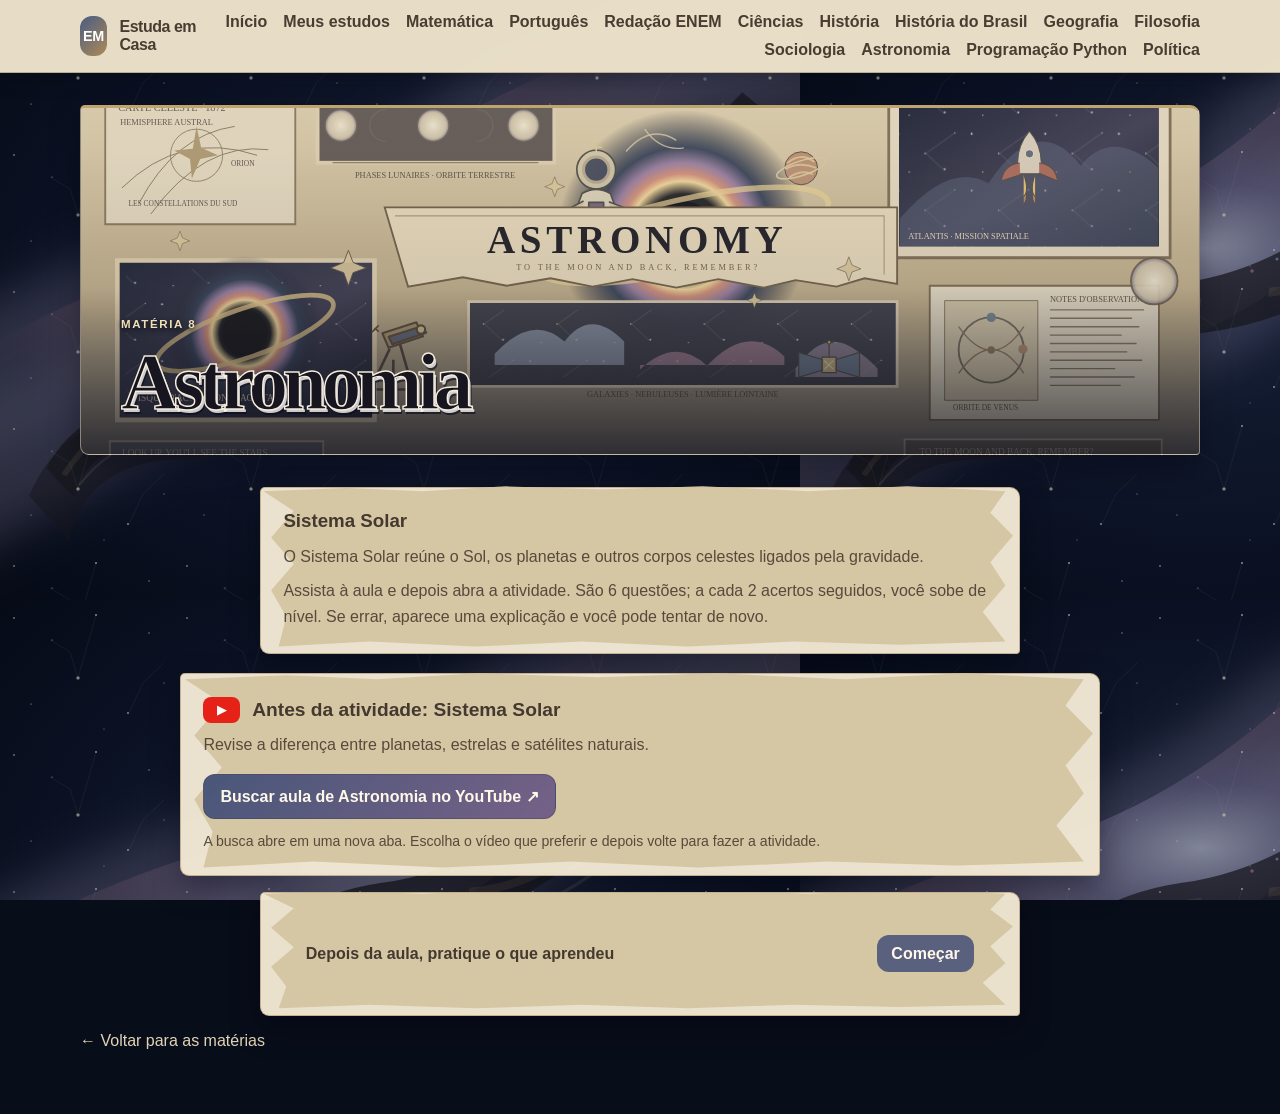
==== commit 79962a9f: "Remove WhatsApp contact from published site Co-authored-by: Copilot App <223556219+Copilot@users.nor" ====
--- a/astronomia.html
+++ b/astronomia.html
@@ -84,6 +84,5 @@
 
     <script src="atividade.js" defer></script>
     <script src="estudos.js" defer></script>
-    <script src="support-chat.js" defer></script>
   </body>
 </html>
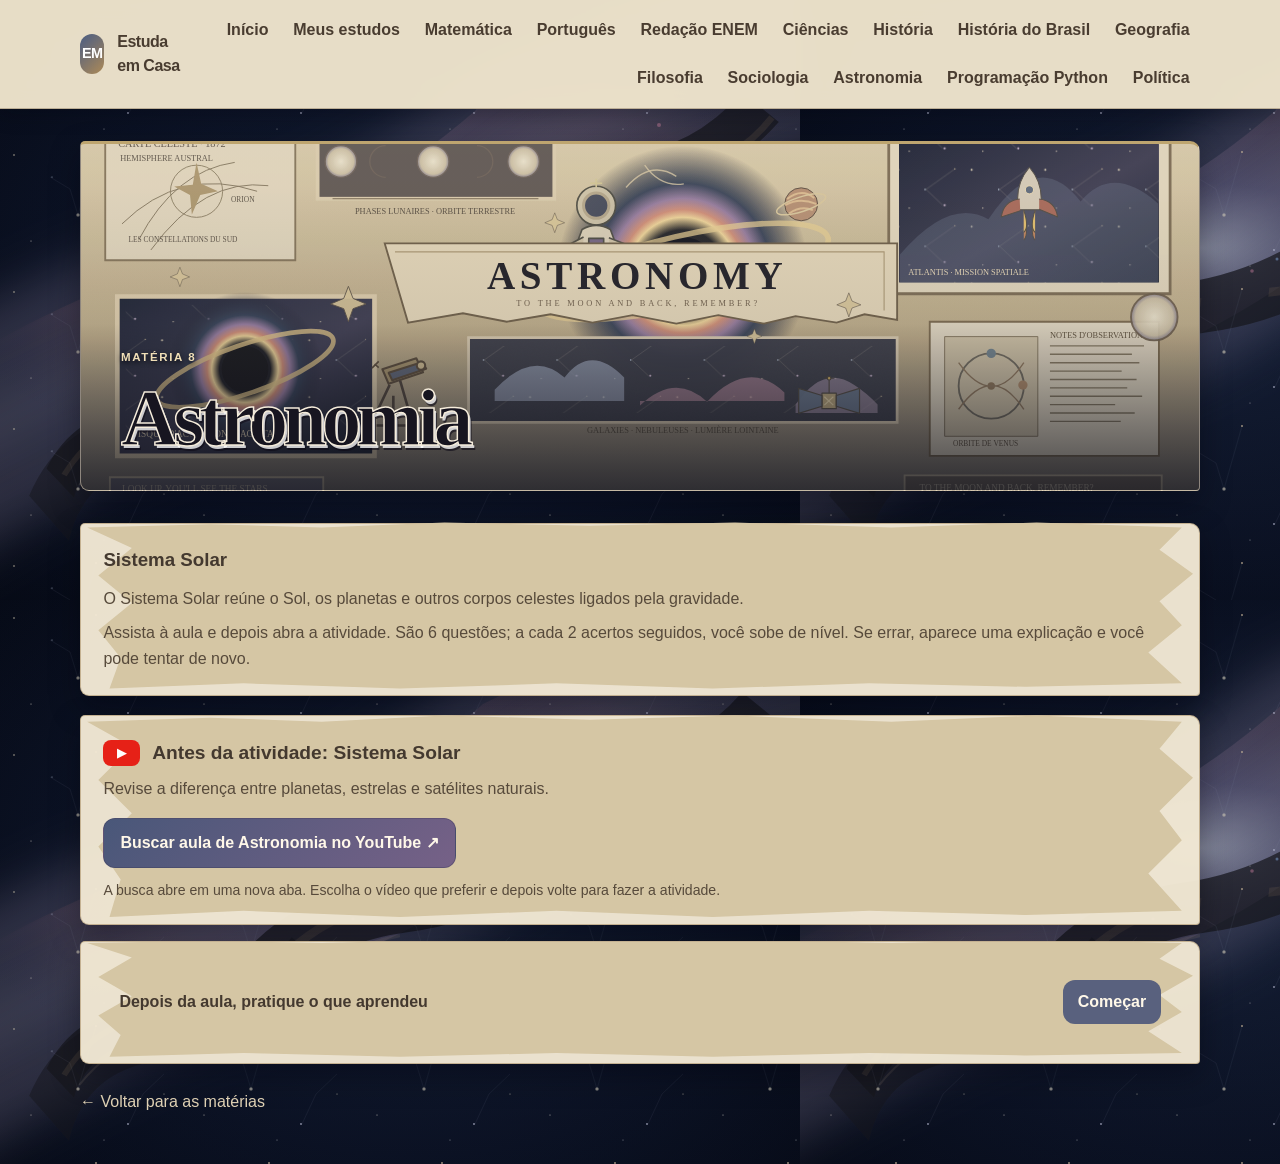
==== commit e7e211b3: "Make site responsive on mobile Co-authored-by: Copilot App <223556219+Copilot@users.noreply.github.c" ====
--- a/astronomia.html
+++ b/astronomia.html
@@ -2,7 +2,7 @@
 <html lang="pt-BR">
   <head>
     <meta charset="UTF-8" />
-    <meta name="viewport" content="width=device-width, initial-scale=1.0" />
+    <meta name="viewport" content="width=device-width, initial-scale=1, viewport-fit=cover" />
     <title>Astronomia | Estuda em Casa</title>
     <meta
       http-equiv="Content-Security-Policy"
@@ -18,7 +18,10 @@
           <span class="brand-mark">EM</span>
           <span>Estuda em Casa</span>
         </div>
-        <nav class="nav-links" aria-label="Menu principal">
+        <button class="nav-menu-toggle" type="button" aria-label="Abrir menu de navegação" aria-expanded="false" aria-controls="primary-navigation">
+          <span></span><span></span><span></span>
+        </button>
+        <nav class="nav-links" id="primary-navigation" aria-label="Menu principal">
           <a href="index.html">Início</a>
           <a href="meus-estudos.html">Meus estudos</a>
           <a href="matematica.html">Matemática</a>
@@ -84,5 +87,6 @@
 
     <script src="atividade.js" defer></script>
     <script src="estudos.js" defer></script>
+    <script src="mobile-nav.js" defer></script>
   </body>
 </html>
--- a/styles.css
+++ b/styles.css
@@ -19,11 +19,21 @@
 
 html {
   scroll-behavior: smooth;
+  -webkit-text-size-adjust: 100%;
+  text-size-adjust: 100%;
+  overflow-x: clip;
 }
 
 body {
   margin: 0;
+  min-height: 100vh;
+  min-height: 100dvh;
+  min-width: 0;
+  overflow-x: clip;
+  padding-inline: env(safe-area-inset-left) env(safe-area-inset-right);
   font-family: "Segoe UI", Arial, sans-serif;
+  font-size: 1rem;
+  line-height: 1.5;
   background: linear-gradient(180deg, #fffaf4 0%, #fff8ee 42%, #fff4df 100%);
   color: var(--text);
 }
@@ -34,7 +44,9 @@
 }
 
 button,
-input {
+input,
+select,
+textarea {
   font: inherit;
 }
 
@@ -47,6 +59,7 @@
   position: sticky;
   top: 0;
   z-index: 10;
+  padding-top: env(safe-area-inset-top);
   backdrop-filter: blur(10px);
   background: rgba(255, 250, 242, 0.85);
   border-bottom: 1px solid rgba(183, 139, 84, 0.12);
@@ -1265,3 +1278,401 @@
     width: min(22rem, calc(100vw - 1.5rem));
   }
 }
+
+img,
+video,
+iframe,
+svg {
+  max-width: 100%;
+}
+
+img,
+video {
+  height: auto;
+}
+
+button,
+input,
+select,
+textarea {
+  min-width: 0;
+}
+
+input,
+select,
+textarea {
+  font-size: 16px;
+}
+
+.container,
+main,
+section,
+article,
+header,
+footer,
+.subject-card,
+.lesson-card,
+.activity-content,
+.study-section-card,
+.resource-card,
+.study-tool-card {
+  min-width: 0;
+}
+
+h1,
+h2,
+h3,
+p,
+a,
+button,
+label {
+  overflow-wrap: anywhere;
+}
+
+a,
+button,
+summary,
+select,
+input[type="checkbox"],
+input[type="radio"] {
+  -webkit-tap-highlight-color: transparent;
+}
+
+.nav-menu-toggle {
+  display: inline-grid;
+  flex: 0 0 2.75rem;
+  place-content: center;
+  gap: 0.3rem;
+  width: 2.75rem;
+  height: 2.75rem;
+  padding: 0.5rem;
+  border: 1px solid rgba(102, 93, 81, 0.26);
+  border-radius: 0.75rem;
+  background: var(--panel);
+  color: var(--text);
+  cursor: pointer;
+}
+
+.nav-menu-toggle span {
+  display: block;
+  width: 1.35rem;
+  height: 2px;
+  border-radius: 2px;
+  background: currentColor;
+}
+
+.nav-menu-toggle:focus-visible,
+.nav-menu-toggle:active {
+  outline: 3px solid var(--accent);
+  outline-offset: 2px;
+}
+
+.nav-links {
+  gap: 0.25rem;
+}
+
+.nav-links a,
+.hero-actions > a,
+.lesson-link,
+.back-link,
+.card-link,
+.essay-video-card a,
+.resource-open,
+.summary-action {
+  display: inline-flex;
+  align-items: center;
+  min-height: 2.75rem;
+}
+
+.nav-links a {
+  padding: 0.5rem 0.65rem;
+  border-radius: 0.65rem;
+}
+
+.primary-btn,
+.ghost-btn,
+.answer-btn,
+.activity-summary,
+.support-chat-toggle,
+.support-chat-link {
+  min-height: 2.75rem;
+}
+
+.answer-grid,
+.single-grid {
+  grid-template-columns: minmax(0, 1fr);
+}
+
+.nav {
+  position: relative;
+  flex-direction: row;
+  justify-content: space-between;
+  gap: 0.75rem;
+  min-height: 4rem;
+  padding-block: 0.5rem;
+}
+
+.brand {
+  min-width: 0;
+}
+
+.nav-menu-toggle {
+  display: inline-grid;
+}
+
+.nav-links {
+  position: absolute;
+  z-index: 20;
+  top: calc(100% - 0.1rem);
+  right: 0;
+  left: 0;
+  display: none;
+  max-height: min(70dvh, 32rem);
+  overflow-y: auto;
+  overscroll-behavior: contain;
+  padding: 0.5rem;
+  border: 1px solid rgba(102, 93, 81, 0.2);
+  border-radius: 0 0 1rem 1rem;
+  background: #fffaf2;
+  box-shadow: 0 12px 24px rgba(45, 42, 38, 0.16);
+  color: var(--muted);
+}
+
+.nav-links.is-open {
+  display: grid;
+  grid-template-columns: minmax(0, 1fr);
+  justify-content: stretch;
+}
+
+.nav-links a {
+  width: 100%;
+}
+
+.section {
+  padding-top: clamp(1.25rem, 5vw, 2rem);
+  padding-bottom: max(2.5rem, env(safe-area-inset-bottom));
+}
+
+.section-heading h2,
+.study-hub > .section-heading h1,
+.essay-heading h1,
+.hero-copy h1 {
+  font-size: clamp(1.8rem, 7vw, 4.1rem);
+  overflow-wrap: anywhere;
+}
+
+.section-heading,
+.subject-intro,
+.lesson-card,
+.challenge-panel,
+.study-dashboard,
+.study-section-card,
+.essay-heading,
+.essay-section {
+  max-width: 100%;
+}
+
+.subject-grid,
+.subject-grid-home,
+.steps-grid,
+.challenge-layout,
+.planner-grid,
+.study-stats,
+.catalog-filters,
+.catalog-results,
+.study-tools-grid,
+.subject-progress-list,
+.essay-video-grid,
+.competency-grid {
+  grid-template-columns: minmax(0, 1fr);
+}
+
+.activity-summary {
+  flex-wrap: wrap;
+  padding: 1rem;
+}
+
+.activity-content,
+.lesson-card,
+.subject-intro,
+.challenge-panel,
+.essay-section {
+  padding-inline: clamp(1rem, 4vw, 1.4rem);
+}
+
+.answer-btn {
+  width: 100%;
+  padding: 0.75rem 0.9rem;
+  text-align: left;
+}
+
+.back-link,
+.card-link {
+  padding-block: 0.5rem;
+}
+
+.submit-btn {
+  width: 100%;
+}
+
+.footer-inner {
+  padding-bottom: max(1rem, env(safe-area-inset-bottom));
+}
+
+.support-widget {
+  right: max(0.75rem, env(safe-area-inset-right));
+  bottom: max(0.75rem, env(safe-area-inset-bottom));
+}
+
+.support-chat-panel {
+  width: min(22rem, calc(100vw - 2rem - env(safe-area-inset-left) - env(safe-area-inset-right)));
+  max-height: min(60dvh, 24rem);
+}
+
+body[class] {
+  background-attachment: scroll;
+}
+
+:root[data-theme="dark"] body[class] {
+  background-attachment: scroll;
+}
+
+.nav-menu-toggle {
+  color: #3b332b;
+  background: rgba(255, 250, 242, 0.98);
+}
+
+.nav-links.is-open {
+  color: #493e31;
+}
+
+.nav-links a:focus-visible,
+.primary-btn:focus-visible,
+.ghost-btn:focus-visible,
+.answer-btn:focus-visible,
+.activity-summary:focus-visible,
+.lesson-link:focus-visible,
+.back-link:focus-visible,
+.card-link:focus-visible,
+.essay-video-card a:focus-visible,
+.resource-open:focus-visible {
+  outline: 3px solid var(--accent);
+  outline-offset: 2px;
+}
+
+.primary-btn:active,
+.ghost-btn:active,
+.answer-btn:not(:disabled):active,
+.lesson-link:active,
+.subject-card:active,
+.essay-video-card a:active,
+.resource-open:active {
+  filter: brightness(0.94);
+}
+
+@media (min-width: 600px) {
+  .container {
+    width: min(1120px, calc(100% - 2.5rem));
+  }
+
+  .nav {
+    flex-direction: row;
+    align-items: center;
+    min-height: 4.5rem;
+  }
+
+  .nav-menu-toggle {
+    display: none;
+  }
+
+  .nav-links,
+  .nav-links.is-open {
+    position: static;
+    display: flex;
+    flex: 1 1 auto;
+    flex-wrap: wrap;
+    justify-content: flex-end;
+    max-height: none;
+    overflow: visible;
+    padding: 0;
+    border: 0;
+    border-radius: 0;
+    background: transparent;
+    box-shadow: none;
+  }
+
+  .nav-links a {
+    width: auto;
+  }
+
+  .subject-grid,
+  .subject-grid-home,
+  .steps-grid,
+  .planner-grid,
+  .study-stats,
+  .catalog-filters,
+  .study-tools-grid,
+  .essay-video-grid,
+  .competency-grid {
+    grid-template-columns: repeat(2, minmax(0, 1fr));
+  }
+
+  .catalog-results,
+  .subject-progress-list {
+    grid-template-columns: repeat(2, minmax(0, 1fr));
+  }
+
+  .answer-grid,
+  .single-grid {
+    grid-template-columns: repeat(2, minmax(0, 1fr));
+  }
+
+  .challenge-layout {
+    grid-template-columns: minmax(0, 1fr);
+  }
+
+  .submit-btn {
+    width: fit-content;
+  }
+}
+
+@media (min-width: 1024px) {
+  .container {
+    width: min(1120px, calc(100% - 3rem));
+  }
+
+  .hero {
+    grid-template-columns: minmax(0, 1.4fr) minmax(18rem, 0.8fr);
+  }
+
+  .subject-grid {
+    grid-template-columns: repeat(4, minmax(0, 1fr));
+  }
+
+  .subject-grid-home,
+  .steps-grid,
+  .planner-grid {
+    grid-template-columns: repeat(3, minmax(0, 1fr));
+  }
+
+  .study-stats {
+    grid-template-columns: repeat(4, minmax(0, 1fr));
+  }
+
+  .catalog-filters {
+    grid-template-columns: repeat(4, minmax(0, 1fr));
+  }
+
+  .catalog-results,
+  .subject-progress-list {
+    grid-template-columns: repeat(2, minmax(0, 1fr));
+  }
+
+  .study-tools-grid {
+    grid-template-columns: repeat(3, minmax(0, 1fr));
+  }
+
+  .challenge-layout {
+    grid-template-columns: minmax(0, 1.15fr) minmax(0, 0.85fr);
+  }
+}
--- a/astronomia.css
+++ b/astronomia.css
@@ -1,5 +1,6 @@
 body.astronomy-page {
   min-height: 100vh;
+  min-height: 100dvh;
   color: #eee5d0;
   background-color: #080d1a;
   background-image:
@@ -7,7 +8,7 @@
     url("assets/padrao-astronomia.svg");
   background-repeat: repeat;
   background-size: auto, 800px 600px;
-  background-attachment: fixed;
+  background-attachment: scroll;
 }
 
 .astronomy-page .topbar {
